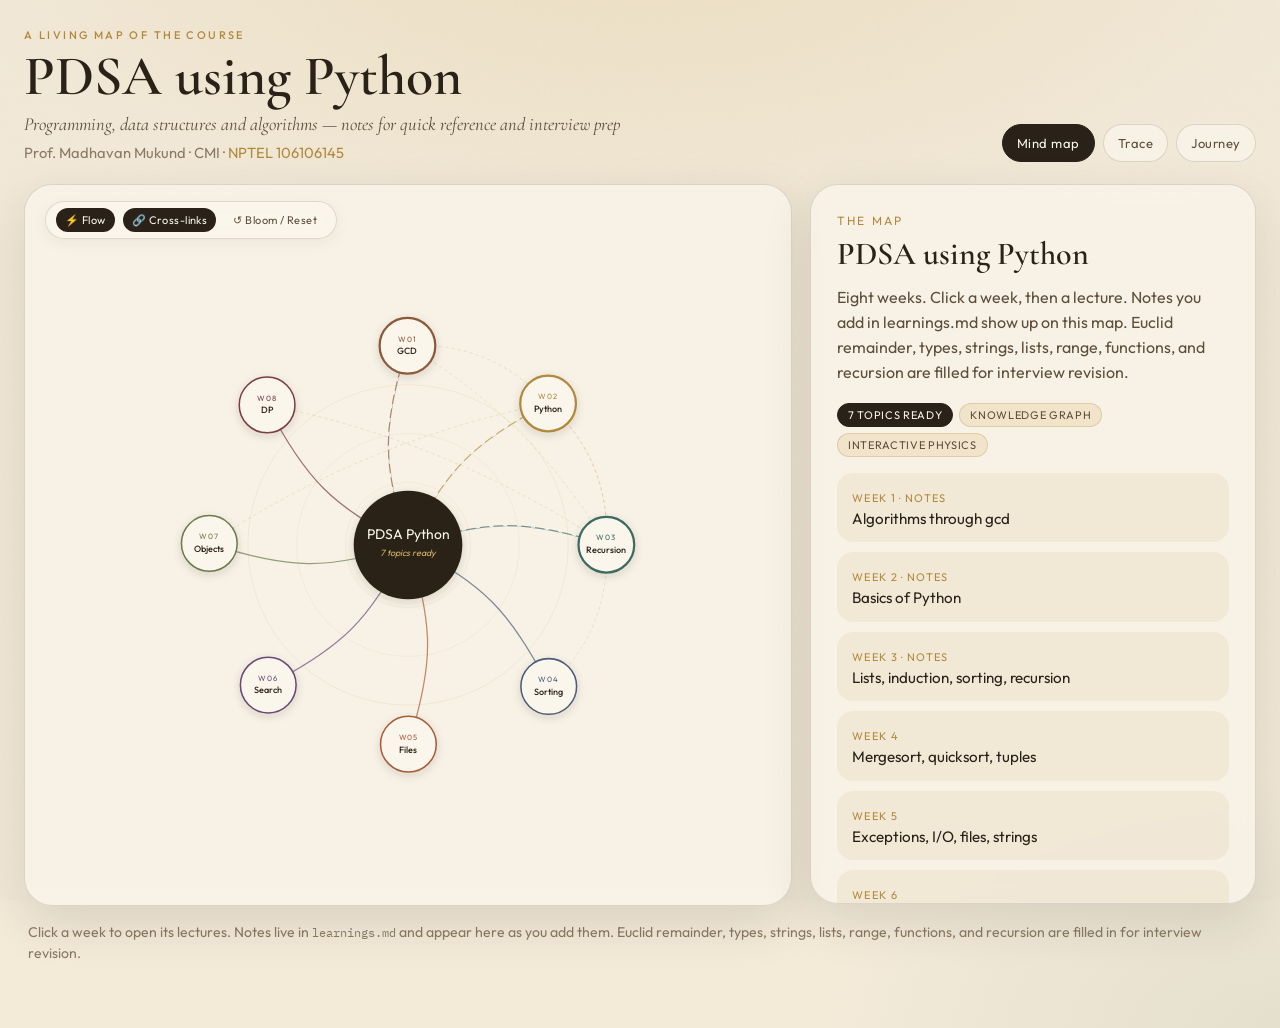
==== python-pdsa/index.html @ 41d3b46e "Implement full Knowledge Graph suite: cross-links, spring physics, and animated flow. 1. Cross-linki" ====
<!DOCTYPE html>
<html lang="en">
  <head>
    <meta charset="UTF-8" />
    <meta name="viewport" content="width=device-width, initial-scale=1" />
    <title>PDSA using Python — Living notes</title>
    <link rel="preconnect" href="https://fonts.googleapis.com" />
    <link rel="preconnect" href="https://fonts.gstatic.com" crossorigin />
    <link
      href="https://fonts.googleapis.com/css2?family=Cormorant+Garamond:ital,wght@0,500;0,600;0,700;1,500&family=IBM+Plex+Mono:wght@400;500&family=Outfit:wght@300;400;500&display=swap"
      rel="stylesheet"
    />
    <link rel="stylesheet" href="styles.css" />
  </head>
  <body>
    <div class="app">
      <header class="top">
        <div>
          <p class="eyebrow">A living map of the course</p>
          <h1>PDSA using Python</h1>
          <p class="subtitle">
            Programming, data structures and algorithms — notes for quick reference and interview prep
          </p>
          <p class="author">
            Prof. Madhavan Mukund · CMI ·
            <a href="https://nptel.ac.in/courses/106106145">NPTEL 106106145</a>
          </p>
        </div>
        <div class="controls" role="tablist" aria-label="Map views">
          <button type="button" data-view="map" aria-pressed="true">Mind map</button>
          <button type="button" data-view="trace" aria-pressed="false">Trace</button>
          <button type="button" data-view="journey" aria-pressed="false">Journey</button>
        </div>
      </header>

      <main class="stage">
        <section class="canvas-card" id="canvas-card" aria-label="Visual map">
          <div class="graph-toolbar" id="graph-toolbar" role="toolbar" aria-label="Graph controls">
            <button type="button" class="graph-btn" id="toggle-flow" aria-pressed="true" title="Toggle animated data flow pulses">⚡ Flow</button>
            <button type="button" class="graph-btn" id="toggle-links" aria-pressed="true" title="Toggle cross-concept links">🔗 Cross-links</button>
            <button type="button" class="graph-btn reset-btn" id="reset-physics" title="Bloom nodes & reset positions">↺ Bloom / Reset</button>
          </div>
          <div id="canvas" style="width: 100%; height: 100%;"></div>
        </section>
        <aside class="panel" id="panel"></aside>
      </main>

      <p class="hint">
        Click a week to open its lectures. Notes live in
        <code>learnings.md</code> and appear here as you add them. Euclid remainder, types, strings, lists, range, functions, and recursion are filled in for interview revision.
      </p>
    </div>
    <script src="course.js"></script>
    <script src="app.js"></script>
  </body>
</html>
---- python-pdsa/styles.css ----
:root {
  --paper: #f3ead8;
  --paper-2: #e9dcc4;
  --cream: #fbf6ec;
  --ink: #2a2218;
  --ink-soft: #5d4f3c;
  --muted: #8a7a64;
  --gold: #b0893e;
  --gold-2: #d4b36a;
  --line: rgba(42, 34, 24, 0.14);
  --shadow: 0 18px 50px rgba(42, 34, 24, 0.12);
  --code-bg: #2a2218;
  --serif: "Cormorant Garamond", "Palatino Linotype", Palatino, serif;
  --sans: "Outfit", "Segoe UI", sans-serif;
  --mono: "IBM Plex Mono", "SFMono-Regular", ui-monospace, monospace;
}

* {
  box-sizing: border-box;
}

html,
body {
  margin: 0;
  min-height: 100%;
}

body {
  font-family: var(--sans);
  color: var(--ink);
  background:
    radial-gradient(1200px 600px at 50% -10%, rgba(212, 179, 106, 0.22), transparent 60%),
    radial-gradient(900px 500px at 100% 100%, rgba(61, 92, 90, 0.08), transparent 50%),
    var(--paper);
}

body::before {
  content: "";
  position: fixed;
  inset: 0;
  pointer-events: none;
  opacity: 0.18;
  background-image: url("data:image/svg+xml,%3Csvg xmlns='http://www.w3.org/2000/svg' width='140' height='140'%3E%3Cfilter id='n'%3E%3CfeTurbulence type='fractalNoise' baseFrequency='.8' numOctaves='4' stitchTiles='stitch'/%3E%3C/filter%3E%3Crect width='140' height='140' filter='url(%23n)' opacity='.35'/%3E%3C/svg%3E");
  z-index: 0;
}

.app {
  position: relative;
  z-index: 1;
  max-width: 1440px;
  margin: 0 auto;
  padding: 28px 24px 64px;
}

.top {
  display: flex;
  justify-content: space-between;
  gap: 24px;
  align-items: flex-end;
  margin-bottom: 22px;
}

.eyebrow {
  margin: 0 0 8px;
  letter-spacing: 0.22em;
  text-transform: uppercase;
  font-size: 11px;
  color: var(--gold);
  font-weight: 500;
}

h1 {
  font-family: var(--serif);
  font-weight: 600;
  font-size: clamp(36px, 5vw, 56px);
  line-height: 0.95;
  margin: 0 0 10px;
}

.subtitle {
  margin: 0;
  max-width: 38rem;
  font-family: var(--serif);
  font-style: italic;
  font-size: 1.15rem;
  color: var(--ink-soft);
}

.author {
  margin: 8px 0 0;
  font-size: 0.92rem;
  color: var(--muted);
}

.author a {
  color: var(--gold);
  text-decoration: none;
}

.author a:hover,
.author a:focus-visible {
  text-decoration: underline;
}

.controls {
  display: flex;
  gap: 8px;
  flex-wrap: wrap;
  justify-content: flex-end;
}

.controls button {
  appearance: none;
  border: 1px solid var(--line);
  background: rgba(251, 246, 236, 0.7);
  color: var(--ink-soft);
  font-family: var(--sans);
  font-size: 13px;
  letter-spacing: 0.04em;
  padding: 10px 14px;
  border-radius: 999px;
  cursor: pointer;
}

.controls button[aria-pressed="true"] {
  background: var(--ink);
  color: var(--cream);
  border-color: var(--ink);
}

.stage {
  display: grid;
  grid-template-columns: minmax(0, 1.55fr) minmax(320px, 0.9fr);
  gap: 18px;
  align-items: stretch;
}

.canvas-card,
.panel {
  background: rgba(251, 246, 236, 0.72);
  border: 1px solid var(--line);
  border-radius: 28px;
  box-shadow: var(--shadow);
  backdrop-filter: blur(8px);
}

.canvas-card {
  min-height: 720px;
  overflow: hidden;
  position: relative;
}

.graph-toolbar {
  position: absolute;
  top: 16px;
  left: 20px;
  z-index: 10;
  display: flex;
  gap: 8px;
  align-items: center;
  background: rgba(251, 246, 236, 0.85);
  border: 1px solid var(--line);
  padding: 6px 10px;
  border-radius: 999px;
  backdrop-filter: blur(8px);
  box-shadow: 0 4px 16px rgba(42, 34, 24, 0.06);
}

.graph-btn {
  appearance: none;
  border: 1px solid transparent;
  background: transparent;
  color: var(--ink-soft);
  font-family: var(--sans);
  font-size: 11px;
  letter-spacing: 0.04em;
  padding: 4px 8px;
  border-radius: 999px;
  cursor: pointer;
  display: inline-flex;
  align-items: center;
  gap: 4px;
  transition: all 0.2s ease;
}

.graph-btn:hover {
  background: rgba(212, 179, 106, 0.18);
  color: var(--ink);
}

.graph-btn[aria-pressed="true"] {
  background: var(--ink);
  color: var(--cream);
}

.graph-btn.reset-btn:hover {
  background: rgba(42, 34, 24, 0.08);
}

svg.map,
svg.trace {
  width: 100%;
  height: 720px;
  display: block;
}

.node {
  cursor: grab;
}

.node:active,
.node.dragging {
  cursor: grabbing;
}

svg.map path.tree-edge,
svg.map path.cross-link,
svg.map g.node {
  transition: opacity 0.35s cubic-bezier(0.25, 1, 0.5, 1), stroke-opacity 0.35s ease;
}

svg.map g.node.dragging {
  transition: none !important;
}

@keyframes flowDash {
  from {
    stroke-dashoffset: 48;
  }
  to {
    stroke-dashoffset: 0;
  }
}

@keyframes pulseGlow {
  0%, 100% {
    filter: drop-shadow(0 0 2px rgba(212, 179, 106, 0.4));
  }
  50% {
    filter: drop-shadow(0 0 8px rgba(212, 179, 106, 0.85));
  }
}

.edge-flow {
  stroke-dasharray: 6 14;
  animation: flowDash 1.4s linear infinite;
  pointer-events: none;
}

.cross-link {
  cursor: pointer;
  stroke-dasharray: 5 4;
}

.cross-link:hover {
  stroke-opacity: 1 !important;
  stroke-width: 2.6 !important;
  filter: drop-shadow(0 0 6px var(--gold));
}

.cross-link.active-link {
  stroke-dasharray: 6 6;
  animation: flowDash 1.8s linear infinite;
  filter: drop-shadow(0 0 5px rgba(212, 179, 106, 0.8));
}

.cross-link-badge {
  font-family: var(--mono);
  font-size: 10px;
  letter-spacing: 0.04em;
  fill: var(--ink-soft);
  pointer-events: none;
}

.concept-links {
  display: grid;
  gap: 8px;
  margin-top: 8px;
}

.concept-pill {
  appearance: none;
  border: 1px solid var(--line);
  background: rgba(233, 220, 196, 0.55);
  border-radius: 12px;
  padding: 10px 12px;
  text-align: left;
  font: inherit;
  color: inherit;
  cursor: pointer;
  display: flex;
  flex-direction: column;
  gap: 3px;
  transition: all 0.2s ease;
}

.concept-pill:hover,
.concept-pill:focus-visible {
  border-color: var(--gold-2);
  background: rgba(212, 179, 106, 0.22);
  transform: translateX(2px);
}

.pill-label {
  font-weight: 500;
  font-size: 13px;
  color: var(--ink);
}

.pill-desc {
  font-size: 11px;
  color: var(--ink-soft);
  line-height: 1.4;
}

.pill-target {
  align-self: flex-start;
  margin-top: 4px;
  font-family: var(--mono);
  font-size: 10px;
  letter-spacing: 0.08em;
  text-transform: uppercase;
  color: var(--gold);
}

.node circle {
  transition: filter 0.25s ease, r 0.4s cubic-bezier(0.25, 1, 0.5, 1), fill 0.4s ease;
}

.node:hover circle,
.node:focus-visible circle {
  filter: brightness(1.08);
}

.node text {
  font-family: var(--sans);
  pointer-events: none;
}

.center-title {
  font-family: var(--serif);
  font-size: 20px;
  fill: var(--cream);
}

.center-sub {
  font-family: var(--serif);
  font-style: italic;
  font-size: 13px;
  fill: var(--gold-2);
}

.panel {
  padding: 28px 26px 24px;
  display: flex;
  flex-direction: column;
  min-height: 720px;
  max-height: 720px;
  overflow: auto;
}

.panel-kicker {
  font-size: 12px;
  letter-spacing: 0.18em;
  text-transform: uppercase;
  color: var(--gold);
  margin: 0 0 8px;
}

.panel h2 {
  font-family: var(--serif);
  font-size: 2rem;
  line-height: 1.1;
  margin: 0 0 14px;
  font-weight: 600;
}

.panel p.lead {
  margin: 0 0 18px;
  color: var(--ink-soft);
  line-height: 1.55;
}

.badges {
  display: flex;
  flex-wrap: wrap;
  gap: 6px;
  margin: 0 0 16px;
}

.badge {
  display: inline-flex;
  align-items: center;
  border-radius: 999px;
  padding: 4px 10px;
  font-size: 11px;
  letter-spacing: 0.06em;
  text-transform: uppercase;
  background: rgba(212, 179, 106, 0.22);
  color: var(--ink-soft);
  border: 1px solid rgba(176, 137, 62, 0.28);
}

.badge.ready {
  background: var(--ink);
  color: var(--cream);
  border-color: var(--ink);
}

.chapters {
  list-style: none;
  margin: 0;
  padding: 0;
  display: grid;
  gap: 10px;
}

.chapters li {
  padding: 0;
  background: none;
  border: none;
}

.chapter-btn {
  display: block;
  width: 100%;
  text-align: left;
  font: inherit;
  color: inherit;
  cursor: pointer;
  padding: 12px 14px;
  border-radius: 16px;
  background: rgba(233, 220, 196, 0.45);
  border: 1px solid transparent;
}

.chapter-btn:hover,
.chapter-btn:focus-visible,
.chapters li.active,
.chapter-btn.active {
  border-color: var(--gold-2);
  background: rgba(212, 179, 106, 0.18);
}

.ch-n {
  display: inline-block;
  font-size: 11px;
  letter-spacing: 0.12em;
  text-transform: uppercase;
  color: var(--gold);
  margin-bottom: 4px;
}

.ch-title {
  display: block;
  font-size: 0.95rem;
  line-height: 1.35;
}

.ch-ready {
  margin-top: 6px;
  font-size: 11px;
  letter-spacing: 0.08em;
  text-transform: uppercase;
  color: var(--gold);
}

.learnings {
  margin-top: 18px;
  padding-top: 16px;
  border-top: 1px solid var(--line);
  flex: 1;
}

.learnings h3,
.block h3 {
  margin: 0 0 10px;
  font-size: 0.82rem;
  letter-spacing: 0.14em;
  text-transform: uppercase;
  color: var(--muted);
  font-weight: 500;
}

.learnings ul,
.block ul {
  margin: 0;
  padding-left: 1.1rem;
  color: var(--ink-soft);
  line-height: 1.5;
}

.empty {
  margin: 0;
  color: var(--muted);
  font-family: var(--serif);
  font-style: italic;
}

.block {
  margin-top: 16px;
}

.idea {
  font-family: var(--serif);
  font-size: 1.15rem;
  line-height: 1.4;
  color: var(--ink);
  margin: 0 0 8px;
}

.code-block {
  margin: 0;
  padding: 14px 16px;
  border-radius: 14px;
  background: var(--code-bg);
  color: #f3ead8;
  overflow-x: auto;
  font-family: var(--mono);
  font-size: 12px;
  line-height: 1.55;
}

.code-caption {
  margin: 12px 0 6px;
  font-size: 12px;
  color: var(--muted);
}

.trace-list {
  list-style: none;
  margin: 0;
  padding: 0;
  display: grid;
  gap: 8px;
}

.trace-list li {
  padding: 10px 12px;
  border-radius: 12px;
  background: rgba(233, 220, 196, 0.45);
  font-family: var(--mono);
  font-size: 12px;
  line-height: 1.5;
  color: var(--ink-soft);
}

.qa {
  border-radius: 14px;
  background: rgba(233, 220, 196, 0.35);
  padding: 10px 12px;
  margin: 0 0 8px;
}

.qa summary {
  cursor: pointer;
  font-weight: 500;
  color: var(--ink);
}

.qa p {
  margin: 8px 0 0;
  color: var(--ink-soft);
  line-height: 1.5;
}

.back {
  appearance: none;
  border: 0;
  background: none;
  color: var(--gold);
  font-family: var(--sans);
  font-size: 12px;
  letter-spacing: 0.1em;
  text-transform: uppercase;
  padding: 0;
  margin: 0 0 10px;
  cursor: pointer;
}

.journey {
  display: none;
  padding: 8px 8px 20px;
}

.journey.visible {
  display: block;
}

.p-card {
  display: grid;
  grid-template-columns: 72px 1fr;
  gap: 12px;
  padding: 16px 12px;
  border-bottom: 1px solid var(--line);
  cursor: pointer;
}

.p-num {
  font-family: var(--serif);
  font-size: 2rem;
  color: var(--gold);
}

.p-card h3 {
  margin: 0 0 6px;
  font-family: var(--serif);
  font-size: 1.25rem;
}

.p-card p {
  margin: 0;
  color: var(--muted);
  font-size: 0.9rem;
}

.hint {
  margin: 16px 4px 0;
  color: var(--muted);
  font-size: 0.88rem;
  line-height: 1.5;
}

.hint code {
  font-family: var(--mono);
  font-size: 0.82em;
}

@media (max-width: 980px) {
  .stage {
    grid-template-columns: 1fr;
  }

  .top {
    flex-direction: column;
    align-items: flex-start;
  }

  .canvas-card,
  .panel,
  svg.map,
  svg.trace {
    min-height: 0;
    height: auto;
    max-height: none;
  }

  svg.map,
  svg.trace {
    height: 620px;
  }
}
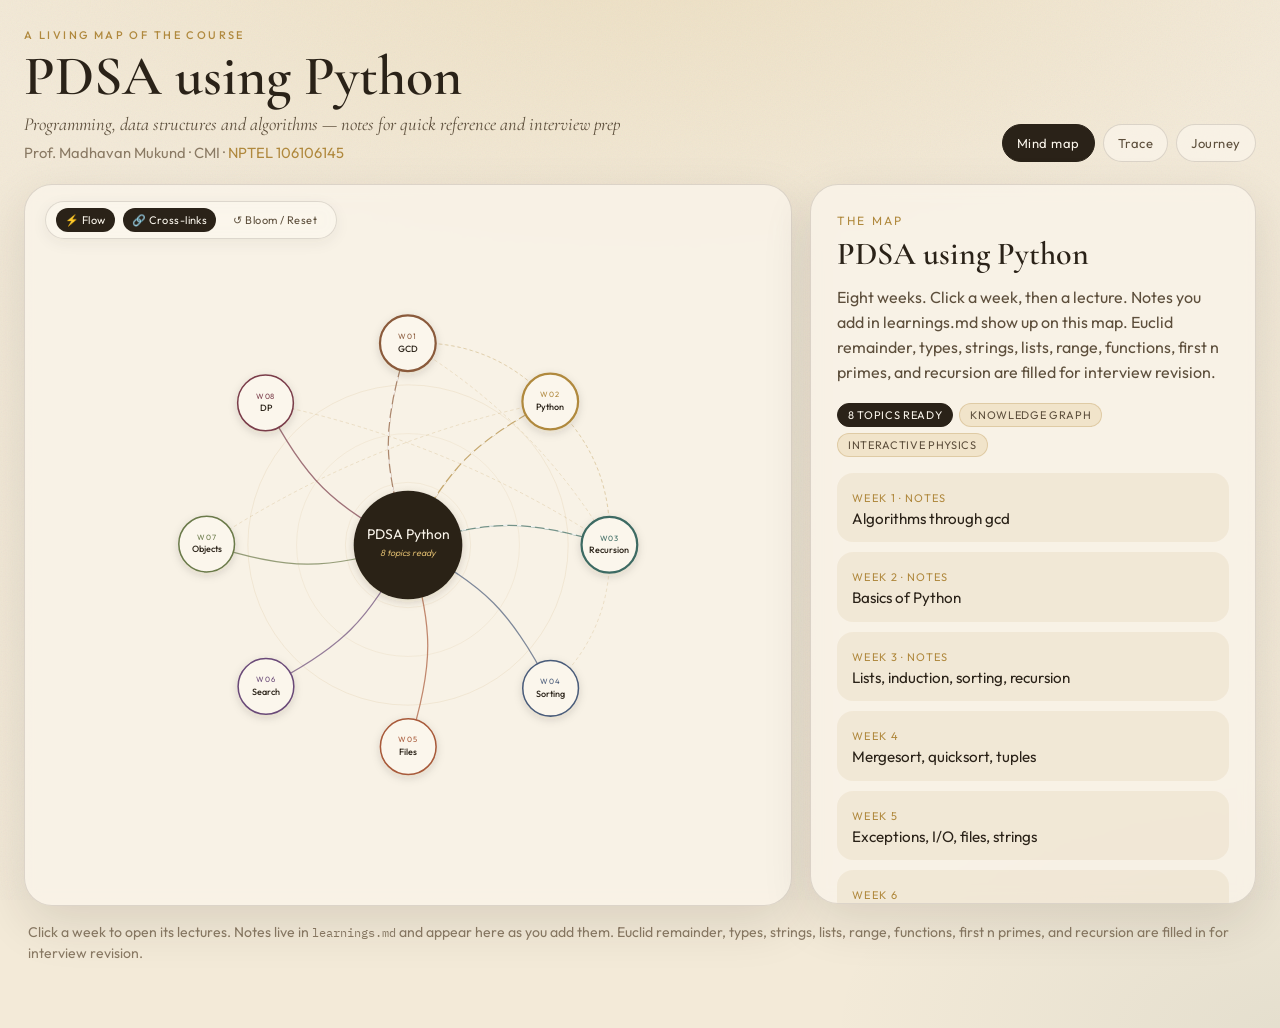
==== commit 74163b0d: "Add Week 2 Lecture 10 notes: first n primes with while loop and tuple assignment. Break down nprimes" ====
--- a/python-pdsa/index.html
+++ b/python-pdsa/index.html
@@ -47,7 +47,7 @@
 
       <p class="hint">
         Click a week to open its lectures. Notes live in
-        <code>learnings.md</code> and appear here as you add them. Euclid remainder, types, strings, lists, range, functions, and recursion are filled in for interview revision.
+        <code>learnings.md</code> and appear here as you add them. Euclid remainder, types, strings, lists, range, functions, first n primes, and recursion are filled in for interview revision.
       </p>
     </div>
     <script src="course.js"></script>
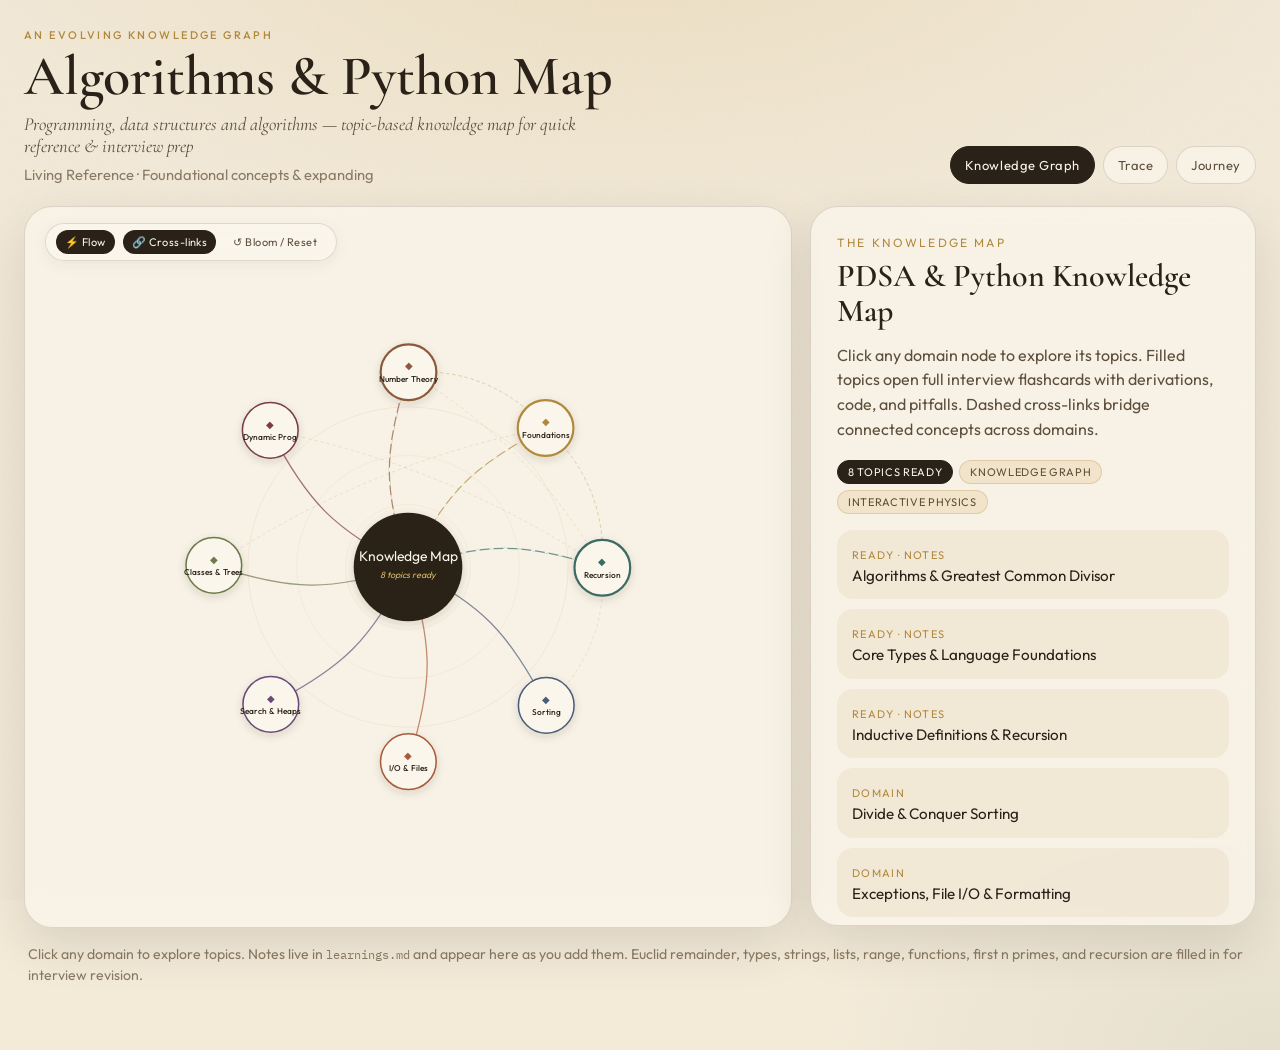
==== commit 97c4a185: "Transform map into a generalized, evolving knowledge graph. - Remove all references to 'weeks' and '" ====
--- a/python-pdsa/index.html
+++ b/python-pdsa/index.html
@@ -3,7 +3,7 @@
   <head>
     <meta charset="UTF-8" />
     <meta name="viewport" content="width=device-width, initial-scale=1" />
-    <title>PDSA using Python — Living notes</title>
+    <title>Python & Algorithms — Evolving Knowledge Map</title>
     <link rel="preconnect" href="https://fonts.googleapis.com" />
     <link rel="preconnect" href="https://fonts.gstatic.com" crossorigin />
     <link
@@ -16,18 +16,17 @@
     <div class="app">
       <header class="top">
         <div>
-          <p class="eyebrow">A living map of the course</p>
-          <h1>PDSA using Python</h1>
+          <p class="eyebrow">An evolving knowledge graph</p>
+          <h1>Algorithms & Python Map</h1>
           <p class="subtitle">
-            Programming, data structures and algorithms — notes for quick reference and interview prep
+            Programming, data structures and algorithms — topic-based knowledge map for quick reference & interview prep
           </p>
           <p class="author">
-            Prof. Madhavan Mukund · CMI ·
-            <a href="https://nptel.ac.in/courses/106106145">NPTEL 106106145</a>
+            Living Reference · Foundational concepts & expanding
           </p>
         </div>
         <div class="controls" role="tablist" aria-label="Map views">
-          <button type="button" data-view="map" aria-pressed="true">Mind map</button>
+          <button type="button" data-view="map" aria-pressed="true">Knowledge Graph</button>
           <button type="button" data-view="trace" aria-pressed="false">Trace</button>
           <button type="button" data-view="journey" aria-pressed="false">Journey</button>
         </div>
@@ -46,7 +45,7 @@
       </main>
 
       <p class="hint">
-        Click a week to open its lectures. Notes live in
+        Click any domain to explore topics. Notes live in
         <code>learnings.md</code> and appear here as you add them. Euclid remainder, types, strings, lists, range, functions, first n primes, and recursion are filled in for interview revision.
       </p>
     </div>
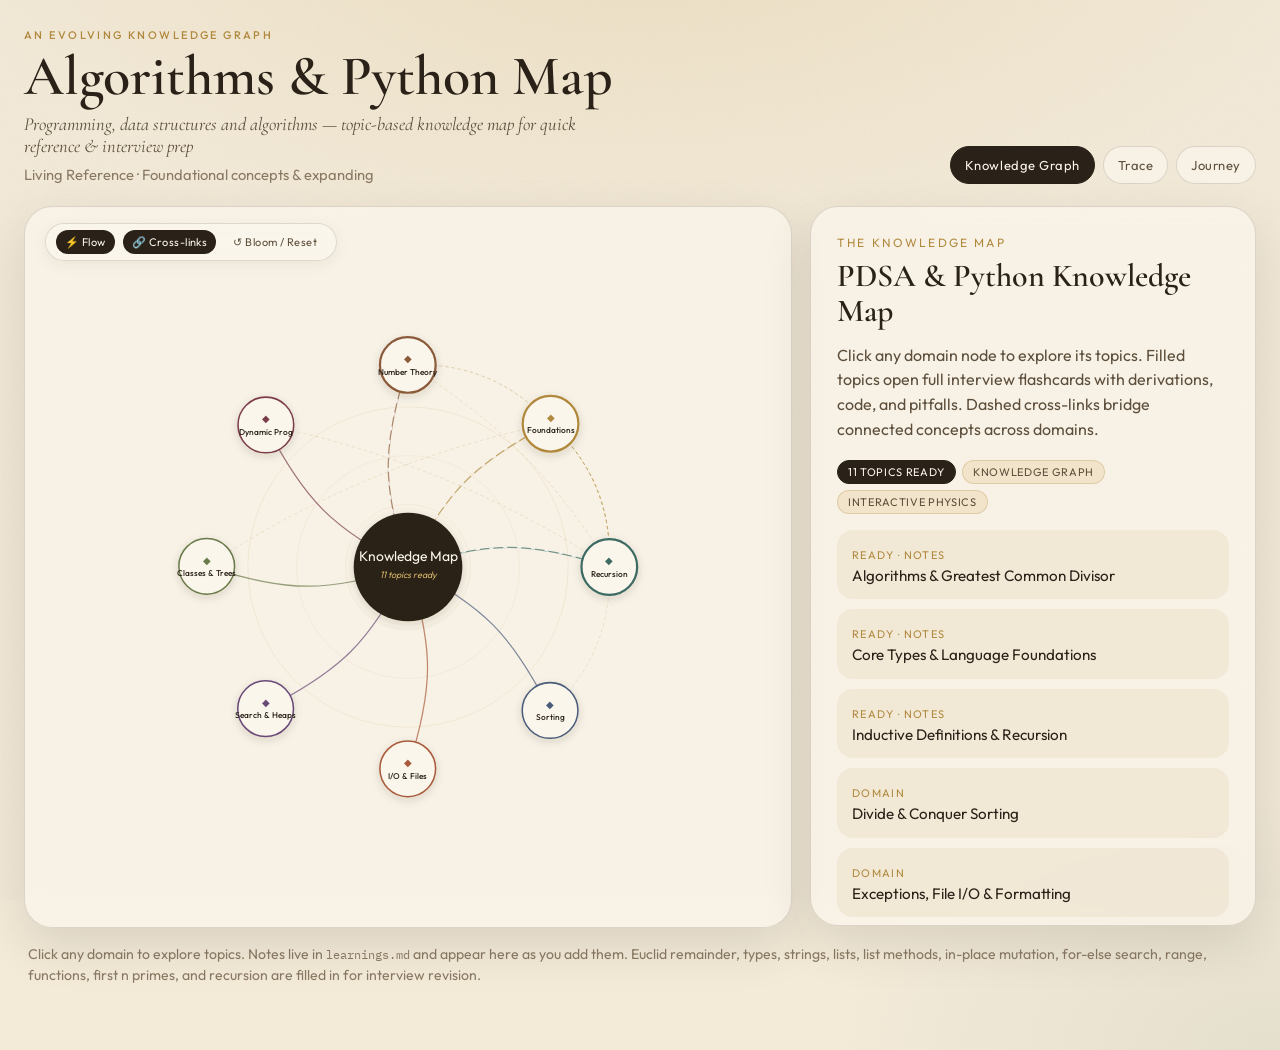
==== commit a9301971: "Mention the new filled list and search cards in the map footer. Co-authored-by: ketan01bakshi-dev <k" ====
--- a/python-pdsa/index.html
+++ b/python-pdsa/index.html
@@ -46,7 +46,7 @@
 
       <p class="hint">
         Click any domain to explore topics. Notes live in
-        <code>learnings.md</code> and appear here as you add them. Euclid remainder, types, strings, lists, range, functions, first n primes, and recursion are filled in for interview revision.
+        <code>learnings.md</code> and appear here as you add them. Euclid remainder, types, strings, lists, list methods, in-place mutation, for-else search, range, functions, first n primes, and recursion are filled in for interview revision.
       </p>
     </div>
     <script src="course.js"></script>
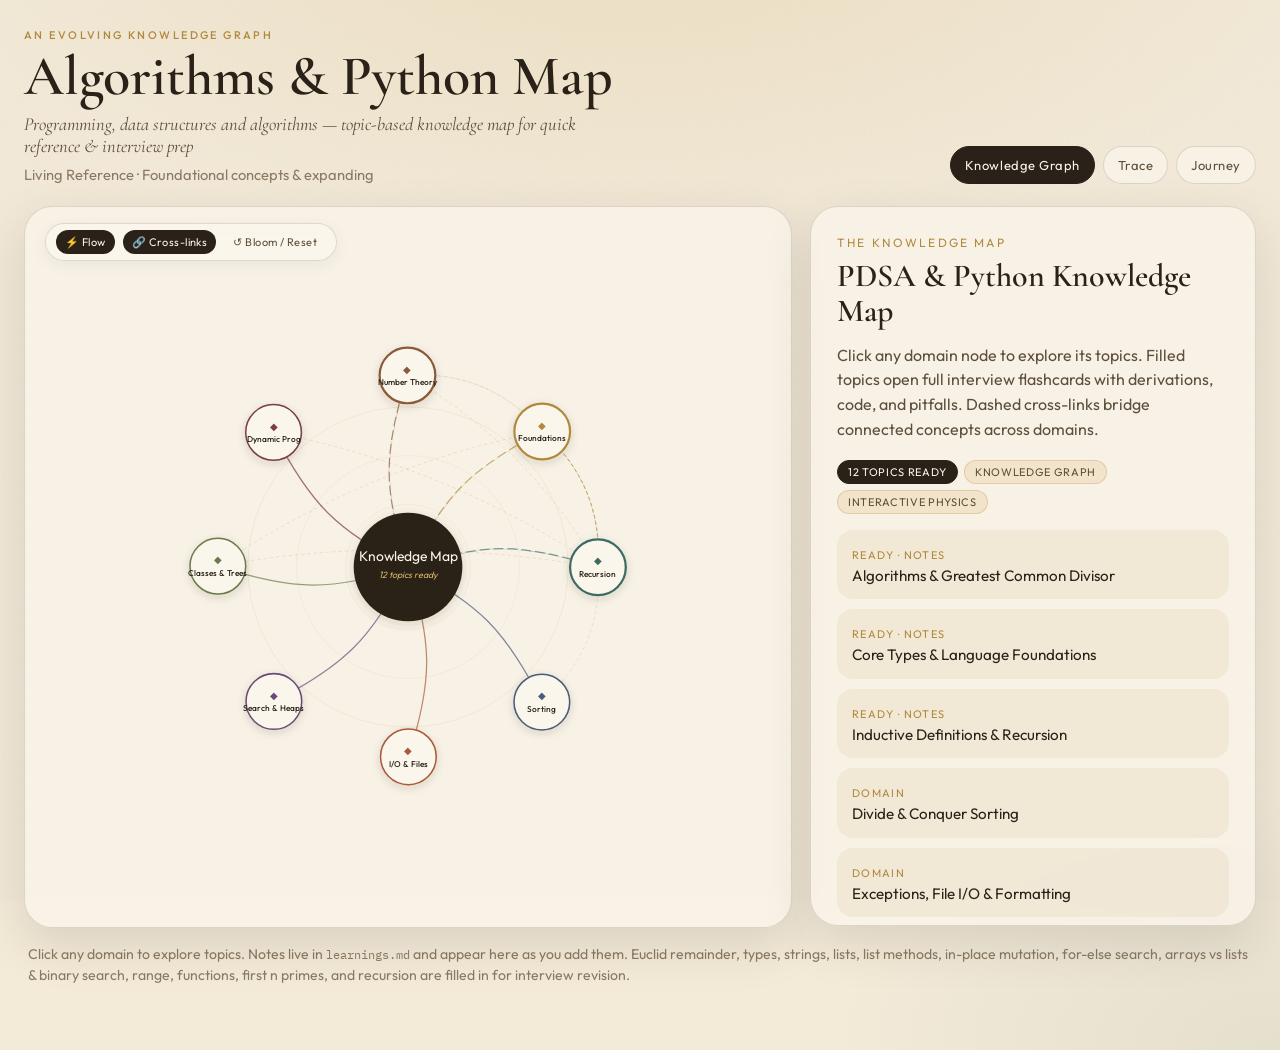
==== commit 276f6405: "Add arrays vs linked lists and binary-search interview notes. Capture O(1) indexing vs walking i poi" ====
--- a/python-pdsa/index.html
+++ b/python-pdsa/index.html
@@ -46,7 +46,7 @@
 
       <p class="hint">
         Click any domain to explore topics. Notes live in
-        <code>learnings.md</code> and appear here as you add them. Euclid remainder, types, strings, lists, list methods, in-place mutation, for-else search, range, functions, first n primes, and recursion are filled in for interview revision.
+        <code>learnings.md</code> and appear here as you add them. Euclid remainder, types, strings, lists, list methods, in-place mutation, for-else search, arrays vs lists & binary search, range, functions, first n primes, and recursion are filled in for interview revision.
       </p>
     </div>
     <script src="course.js"></script>
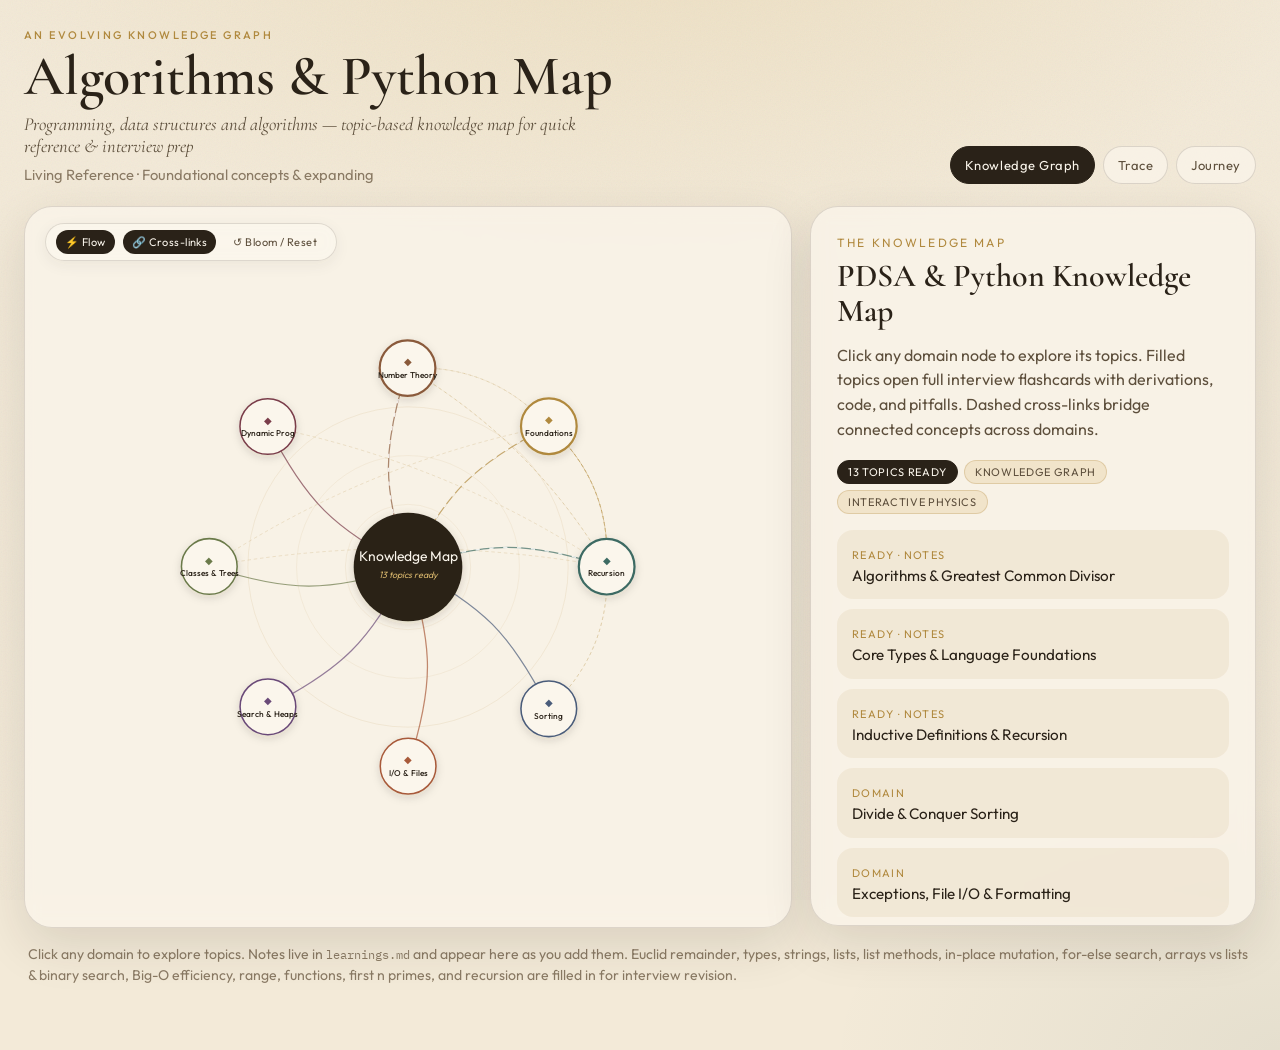
==== commit a71a22b0: "Add worst-case T(n) and Big-O growth notes. Capture the 10^7 Python-step budget, O(n) scan vs O(log " ====
--- a/python-pdsa/index.html
+++ b/python-pdsa/index.html
@@ -46,7 +46,7 @@
 
       <p class="hint">
         Click any domain to explore topics. Notes live in
-        <code>learnings.md</code> and appear here as you add them. Euclid remainder, types, strings, lists, list methods, in-place mutation, for-else search, arrays vs lists & binary search, range, functions, first n primes, and recursion are filled in for interview revision.
+        <code>learnings.md</code> and appear here as you add them. Euclid remainder, types, strings, lists, list methods, in-place mutation, for-else search, arrays vs lists & binary search, Big-O efficiency, range, functions, first n primes, and recursion are filled in for interview revision.
       </p>
     </div>
     <script src="course.js"></script>
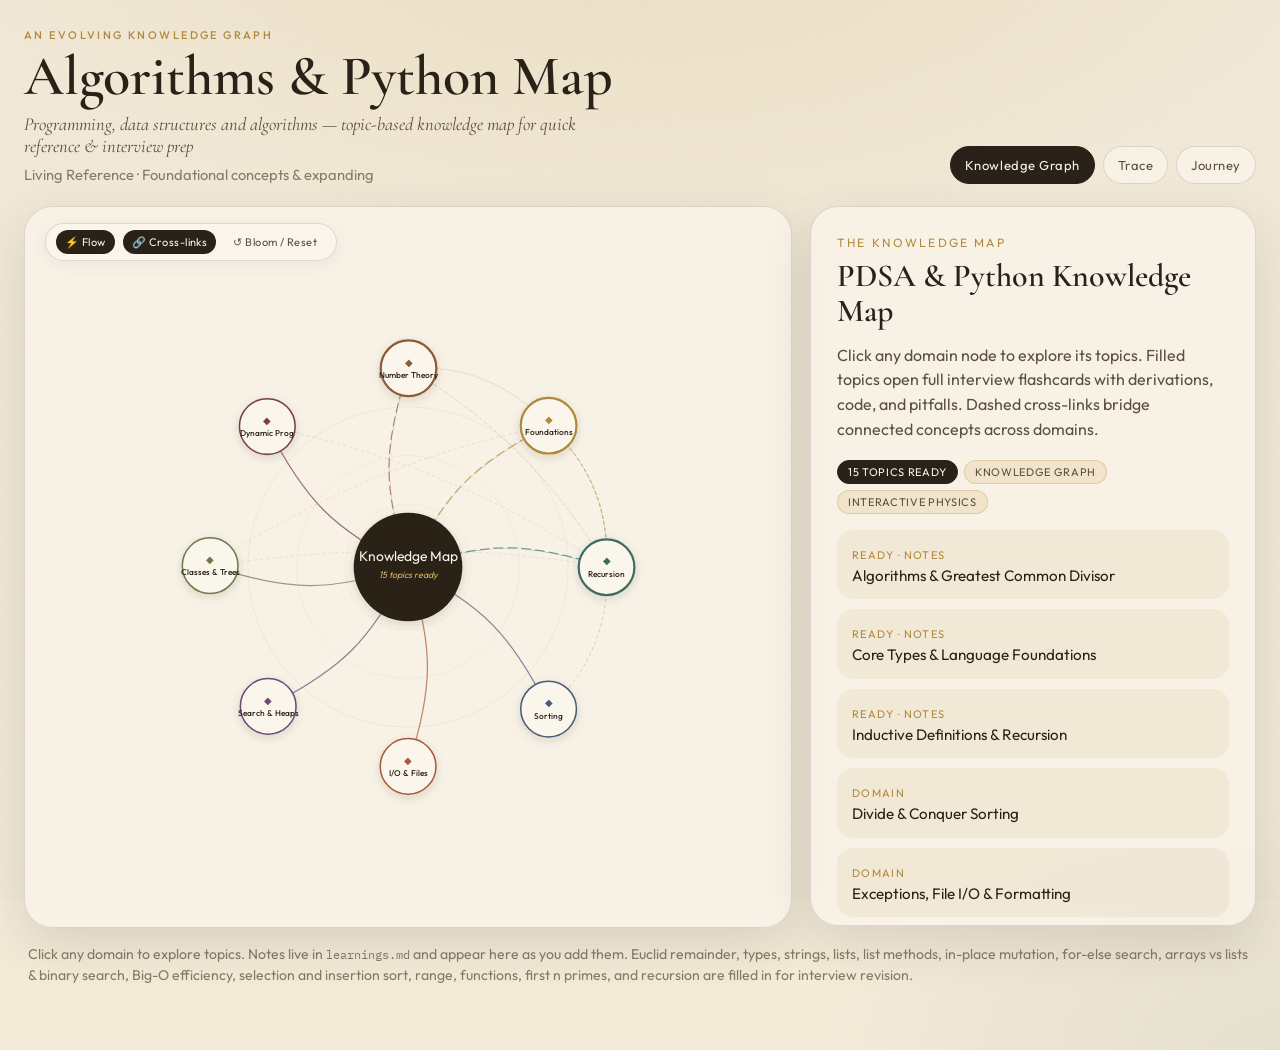
==== commit e79e17ee: "Add selection sort and insertion sort as the two paper-stack strategies. Strategy 1 locks the next m" ====
--- a/python-pdsa/index.html
+++ b/python-pdsa/index.html
@@ -46,7 +46,7 @@
 
       <p class="hint">
         Click any domain to explore topics. Notes live in
-        <code>learnings.md</code> and appear here as you add them. Euclid remainder, types, strings, lists, list methods, in-place mutation, for-else search, arrays vs lists & binary search, Big-O efficiency, range, functions, first n primes, and recursion are filled in for interview revision.
+        <code>learnings.md</code> and appear here as you add them. Euclid remainder, types, strings, lists, list methods, in-place mutation, for-else search, arrays vs lists & binary search, Big-O efficiency, selection and insertion sort, range, functions, first n primes, and recursion are filled in for interview revision.
       </p>
     </div>
     <script src="course.js"></script>
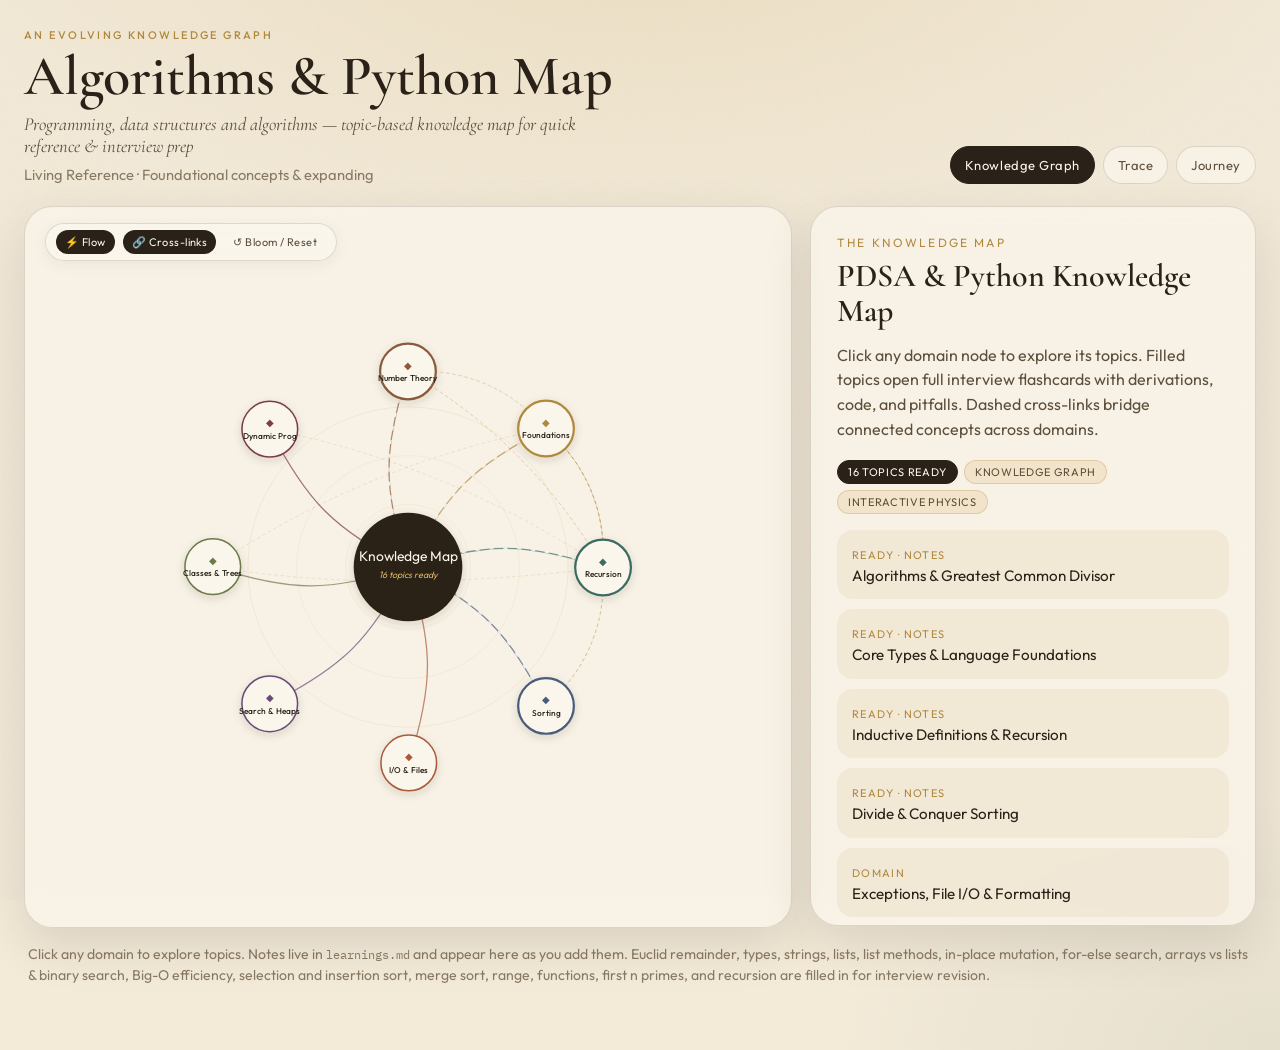
==== commit 64f2d552: "Add merge sort: split in half, merge sorted runs in linear time. Capture the four-case merge loop (e" ====
--- a/python-pdsa/index.html
+++ b/python-pdsa/index.html
@@ -46,7 +46,7 @@
 
       <p class="hint">
         Click any domain to explore topics. Notes live in
-        <code>learnings.md</code> and appear here as you add them. Euclid remainder, types, strings, lists, list methods, in-place mutation, for-else search, arrays vs lists & binary search, Big-O efficiency, selection and insertion sort, range, functions, first n primes, and recursion are filled in for interview revision.
+        <code>learnings.md</code> and appear here as you add them. Euclid remainder, types, strings, lists, list methods, in-place mutation, for-else search, arrays vs lists & binary search, Big-O efficiency, selection and insertion sort, merge sort, range, functions, first n primes, and recursion are filled in for interview revision.
       </p>
     </div>
     <script src="course.js"></script>
